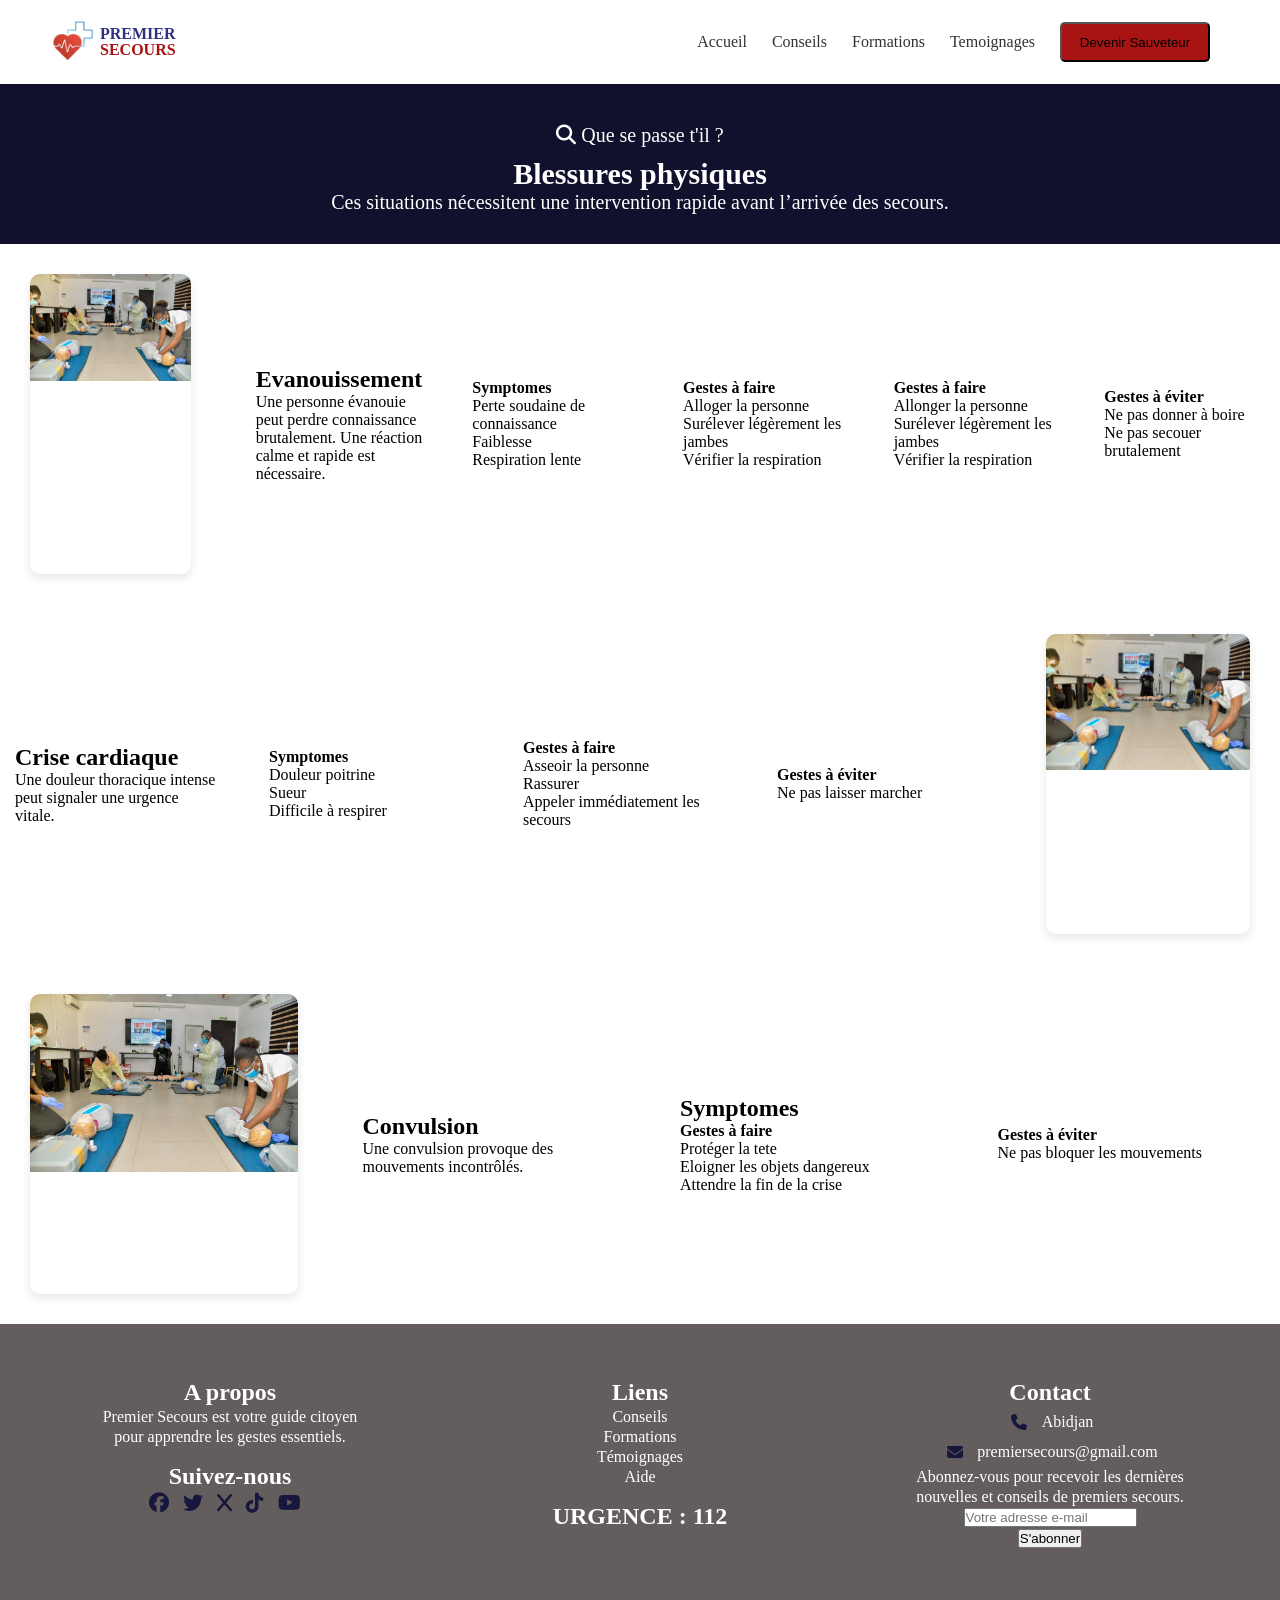
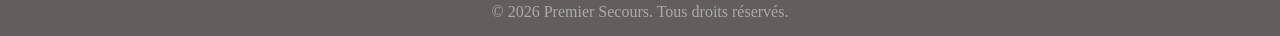
==== pages/blessure.html @ 605df818 "mise à jour 3" ====
<!doctype html>
<html lang="en">
  <head>
    <meta charset="UTF-8" />
    <meta name="viewport" content="width=device-width, initial-scale=1.0" />
    <title>Document</title>
    <link rel="stylesheet" href="blessure.css" />
    <link
      rel="stylesheet"
      href="https://cdnjs.cloudflare.com/ajax/libs/font-awesome/6.5.0/css/all.min.css"
    />
  </head>
  <body>
    <header>
      <div class="head">
        <div class="hero">
          <img src="./images/logo.jpeg" alt="logo" />
        </div>

        <div class="text-logo">
          <div class="logo1">PREMIER</div>
          <div class="logo2">SECOURS</div>
        </div>
      </div>

      <div class="menu">
        <ul>
          <li><a href="index.html">Accueil</a></li>
          <li><a href="conseils.html">Conseils</a></li>
          <li><a href="formations.html">Formations</a></li>
          <li><a href="temoignages.html ">Temoignages</a></li>
          <div class="sauveteur">
            <li>
              <a href="inscription.html">
                <button>Devenir Sauveteur</button>
              </a>
            </li>
          </div>
        </ul>
      </div>
    </header>

    <div class="small">
      <p>
        <i class="fa-solid fa-magnifying-glass"></i>
        Que se passe t'il ?
      </p>
      <h2>Blessures physiques</h2>
      <span>
        Ces situations nécessitent une intervention rapide avant l’arrivée des secours.
      </span>
    </div>

    

     <figure class="cadr">
      <div class="cadre">
        <img src="images/form.jpeg" alt="" />
      </div>

      <div class="container">
        <h2>Evanouissement</h2>
        <p>
          Une personne évanouie peut perdre connaissance brutalement. Une
          réaction calme et rapide est nécessaire.
        </p>
      </div>

      <div class="container">
        <h4>Symptomes</h4>
        <p>Perte soudaine de connaissance</p>
        <p>Faiblesse</p>
        <p>Respiration lente</p>
      </div>

      <div class="container">
        <h4>Gestes à faire</h4>
        <p>Alloger la personne</p>
        <p>Surélever légèrement les jambes</p>
        <p>Vérifier la respiration</p>
      </div>

      <div class="container">
        <h4>Gestes à faire</h4>
        <p>Allonger la personne</p>
        <p>Surélever légèrement les jambes</p>
        <p>Vérifier la respiration</p>
      </div>

      <div class="container">
        <h4>Gestes à éviter</h4>
        <p>Ne pas donner à boire</p>
        <p>Ne pas secouer brutalement</p>
      </div>
    </figure>

    <figure class="cadr">
      <div class="container">
        <h2>Crise cardiaque</h2>
        <p>Une douleur thoracique intense peut signaler une urgence vitale.</p>
      </div>

      <div class="container">
        <h4>Symptomes</h4>
        <p>Douleur poitrine</p>
        <p>Sueur</p>
        <p>Difficile à respirer</p>
      </div>

      <div class="container">
        <h4>Gestes à faire</h4>
        <p>Asseoir la personne</p>
        <p>Rassurer</p>
        <p>Appeler immédiatement les secours</p>
      </div>

      <div class="container">
        <h4>Gestes à éviter</h4>
        <p>Ne pas laisser marcher</p>
      </div>

      <div class="cadre">
        <img src="images/form.jpeg" alt="" />
      </div>
    </figure>

    <figure class="cadr">
      <div class="cadre">
        <img src="images/form.jpeg" alt="" />
      </div>

      <div class="container">
        <h2>Convulsion</h2>
        <p>Une convulsion provoque des mouvements incontrôlés.</p>
      </div>
      <div class="container">
        <h2>Symptomes</h2>
        <h4>Gestes à faire</h4>
        <p>Protéger la tete</p>
        <p>Eloigner les objets dangereux</p>
        <p>Attendre la fin de la crise</p>
      </div>

      <div class="container">
        <h4>Gestes à éviter</h4>
        <p>Ne pas bloquer les mouvements</p>
      </div>
    </figure>

    <footer>
      <div class="foot">
        <div class="contain">
          <h2>A propos</h2>
          <p>Premier Secours est votre guide citoyen</p>
          <p>pour apprendre les gestes essentiels.</p>

          <h2>Suivez-nous</h2>
          <div class="social">
            <a href="#"><i class="fa-brands fa-facebook"></i></a>
            <a href="#"><i class="fa-brands fa-twitter"></i></a>
            <a href="#"><i class="fa-solid fa-x"></i></a>
            <a href="#"><i class="fa-brands fa-tiktok"></i></a>
            <a href="#"><i class="fa-brands fa-youtube"></i></a>
          </div>
        </div>

        <div class="contain">
          <h2>Liens</h2>
          <p>Conseils</p>
          <p>Formations</p>
          <p>Témoignages</p>
          <p>Aide</p>

          <h2>URGENCE : 112</h2>
        </div>

        <div class="contain">
          <h2>Contact</h2>

          <div class="contact">
            <i class="fa-solid fa-phone"></i>
            <span>Abidjan</span>
          </div>

          <div class="contact">
            <i class="fa-solid fa-envelope"></i>
            <span>premiersecours@gmail.com</span>
          </div>

          <p>Abonnez-vous pour recevoir les dernières</p>
          <p>nouvelles et conseils de premiers secours.</p>

          <input type="email" placeholder="Votre adresse e-mail" />
          <button>S'abonner</button>
        </div>
      </div>

      <p class="copyright">
        &copy; 2026 Premier Secours. Tous droits réservés.
      </p>
  </body>
</html>
---- pages/blessure.css ----
* {
  margin: 0;
  padding: 0;
}

body {
  margin: 0;
  padding: 0;
}

header {
  background-color: white;
  padding-right: 70px;
  padding-left: 30px;
  display: flex;
  align-items: center;
  justify-content: space-between;
}

.head {
  display: flex;
  align-items: center;
  height: 70%;
  width: 10%;
}

.hero img {
  width: 80px;
  height: auto;
  margin-right: -10px;
}

.text-logo {
  display: flex;
  flex-direction: column; /* place les éléments verticalement (de haut en bas) */
  line-height: 1; /* permet de contrôler la distance verticale de premier et secours*/
}

.logo1 {
  color: rgb(49, 49, 130);
  font-weight: bold;
}

.logo2 {
  color: rgb(168, 20, 20);
  font-weight: bold;
}

menu {
  gap: 70px;
}

.menu ul {
  display: flex;
  list-style: none;
  gap: 25px;
  padding: 0px;
  justify-content: flex-end;
  align-items: center;
}

.menu li button {
  background-color: rgb(168, 20, 20);
  width: 150px;
  height: 40px;
  border-radius: 5px;
}

a {
  text-decoration: none;
  color: rgb(49, 51, 51);
  cursor: pointer, blue;
}

.small {
  background-color: rgb(17, 17, 45);
  text-align: center;
  padding: 30px;
}

.small h2 {
  font-size: 30px;
  font-weight: bold;
  color: white;
}

.small p {
  font-size: 20px;
  color: white;
  max-width: 500px;
  margin: 10px auto;
}

.small span {
  font-size: 20px;
  color: white;
}

.cadr {
  display: flex;
  gap: 20px;
}
.cadre {
  display: flex;
  flex-direction: column;
  width: 100%;
  height: 300px;
  border-radius: 10px;
  overflow: hidden;
  margin: 30px;
  box-shadow: 0 4px 10px rgba(0, 0, 0, 0.1);
}

.cadre-container {
  width: 100%;
  height: 180px;
}

.cadre-container img {
  width: 100%;
  height: 100%;
  object-fit: cover; /* ajuste l'image pour remplir le cadre sans déformation */
}

.cadre:hover {
  transform: scale(1.03);
  transition: 0.3s;
}

.container {
  width: 100%;
  padding: 10px 15px;
  display: flex;
  flex-direction: column;
  justify-content: center;
}

.foot {
  display: flex;
  justify-content: space-between;
  gap: 30px;
  padding: 40px;
  background: #635d5d;
  color: white;
  text-align: center;
}

.contain {
  flex: 1;
  display: flex;
  flex-direction: column;
  align-items: center;
  text-align: center;
  gap: 2px;
}

.contain h2 {
  margin-top: 15px;
}
.social a {
  margin-right: 10px;
  color: white;
  font-size: 20px;
}

.social i {
  color: rgb(23, 23, 62);
}

.contact {
  display: flex;
  align-items: center;
  gap: 10px;
  margin: 5px 0;
}

.contact i {
  width: 25px;
  text-align: center;
  color: rgb(23, 23, 62);
}

.copyright {
  text-align: center;
  padding: 15px;
  background: #635d5d;
  color: #aaa;
}
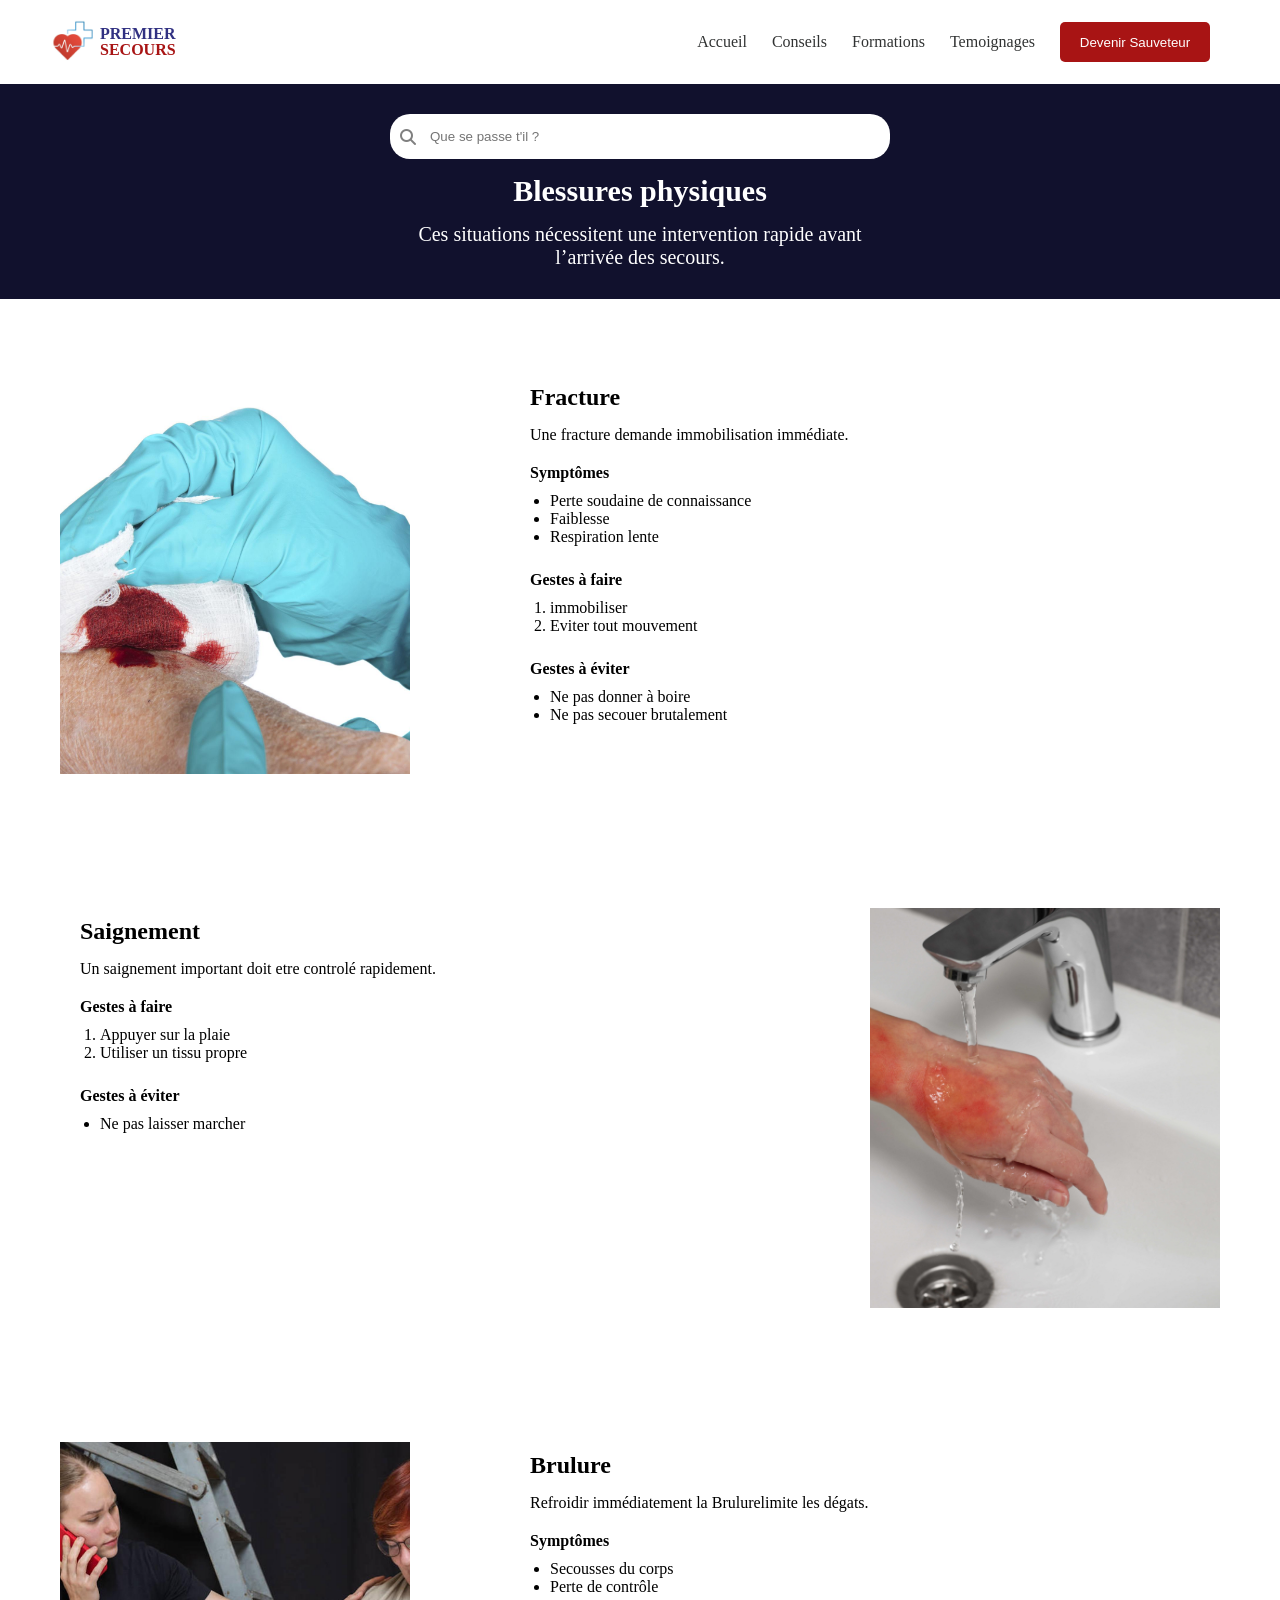
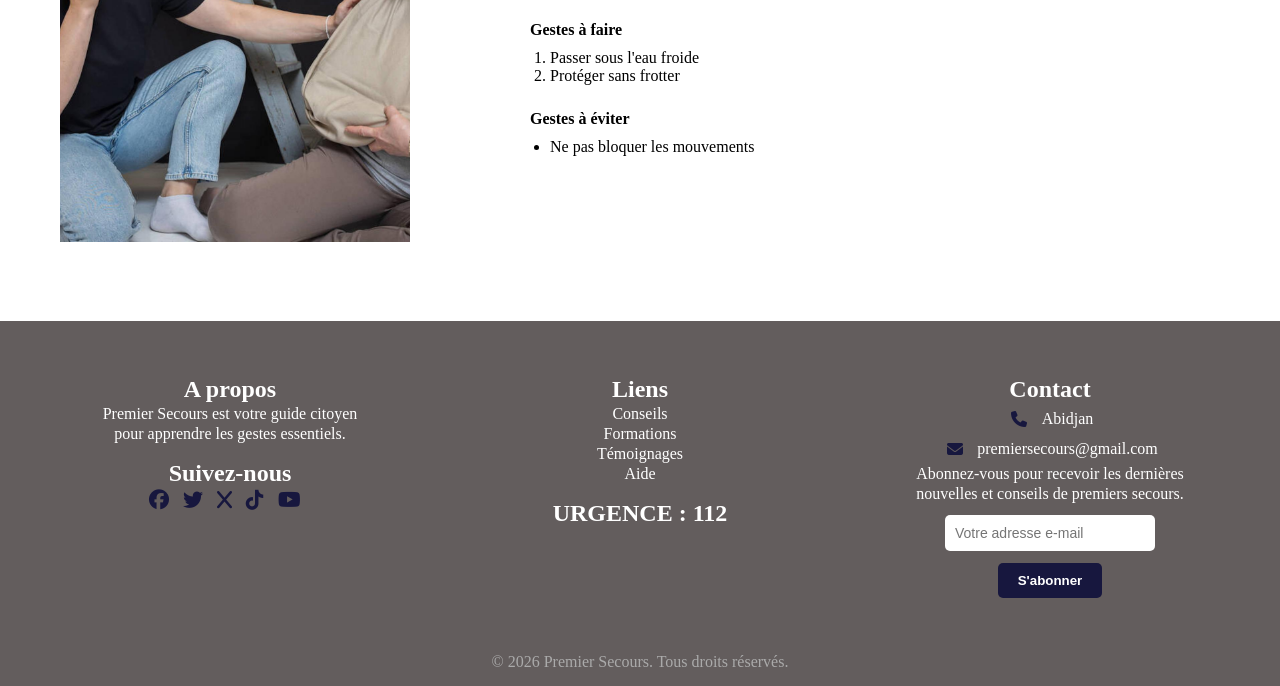
==== commit 40491c81: "Finalisation" ====
--- a/pages/blessure.html
+++ b/pages/blessure.html
@@ -3,7 +3,7 @@
   <head>
     <meta charset="UTF-8" />
     <meta name="viewport" content="width=device-width, initial-scale=1.0" />
-    <title>Document</title>
+    <title>Blessures physiques</title>
     <link rel="stylesheet" href="blessure.css" />
     <link
       rel="stylesheet"
@@ -16,7 +16,6 @@
         <div class="hero">
           <img src="./images/logo.jpeg" alt="logo" />
         </div>
-
         <div class="text-logo">
           <div class="logo1">PREMIER</div>
           <div class="logo2">SECOURS</div>
@@ -28,7 +27,7 @@
           <li><a href="index.html">Accueil</a></li>
           <li><a href="conseils.html">Conseils</a></li>
           <li><a href="formations.html">Formations</a></li>
-          <li><a href="temoignages.html ">Temoignages</a></li>
+          <li><a href="temoignages.html">Temoignages</a></li>
           <div class="sauveteur">
             <li>
               <a href="inscription.html">
@@ -41,111 +40,94 @@
     </header>
 
     <div class="small">
-      <p>
+      <div class="search-box">
         <i class="fa-solid fa-magnifying-glass"></i>
-        Que se passe t'il ?
-      </p>
+        <input type="search" placeholder="Que se passe t'il ?" />
+      </div>
       <h2>Blessures physiques</h2>
       <span>
         Ces situations nécessitent une intervention rapide avant l’arrivée des secours.
       </span>
     </div>
 
-    
+    <div class="emergency-card">
+      <div class="emergency-image">
+        <img src="../images/saignement.jpeg" alt="Évanouissement">
+      </div>
+      <div class="emergency-text">
+        <h2>Fracture</h2>
+        <p>Une fracture demande immobilisation immédiate.</p>
 
-     <figure class="cadr">
-      <div class="cadre">
-        <img src="images/form.jpeg" alt="" />
+        <h4>Symptômes</h4>
+        <ul>
+          <li>Perte soudaine de connaissance</li>
+          <li>Faiblesse</li>
+          <li>Respiration lente</li>
+        </ul>
+
+        <h4>Gestes à faire</h4>
+        <ol>
+          <li>immobiliser</li>
+          <li>Eviter tout mouvement</li>
+        </ol>
+
+        <h4>Gestes à éviter</h4>
+        <ul>
+          <li>Ne pas donner à boire</li>
+          <li>Ne pas secouer brutalement</li>
+        </ul>
       </div>
+    </div>
 
-      <div class="container">
-        <h2>Evanouissement</h2>
-        <p>
-          Une personne évanouie peut perdre connaissance brutalement. Une
-          réaction calme et rapide est nécessaire.
-        </p>
+    <div class="emergency-card reverse">
+      <div class="emergency-image">
+        <img src="../images/brulure.jpeg" alt="Crise cardiaque">
       </div>
+      <div class="emergency-text">
+        <h2>Saignement</h2>
+        <p>Un saignement important doit etre controlé rapidement.</p>
 
-      <div class="container">
-        <h4>Symptomes</h4>
-        <p>Perte soudaine de connaissance</p>
-        <p>Faiblesse</p>
-        <p>Respiration lente</p>
+
+        <h4>Gestes à faire</h4>
+        <ol>
+          <li>Appuyer sur la plaie</li>
+          <li>Utiliser un tissu propre</li>
+        </ol>
+
+ 
+        <h4>Gestes à éviter</h4>
+        <ul>
+          <li>Ne pas laisser marcher</li>
+        </ul>
       </div>
+    </div>
 
-      <div class="container">
+    <div class="emergency-card">
+      <div class="emergency-image">
+        <img src="../images/fracture.jpeg" alt="Convulsion">
+      </div>
+      <div class="emergency-text">
+        <h2>Brulure</h2>
+        <p>Refroidir immédiatement la Brulurelimite les dégats.</p>
+
+        <h4>Symptômes</h4>
+        <ul>
+          <li>Secousses du corps</li>
+          <li>Perte de contrôle</li>
+        </ul>
+
         <h4>Gestes à faire</h4>
-        <p>Alloger la personne</p>
-        <p>Surélever légèrement les jambes</p>
-        <p>Vérifier la respiration</p>
+        <ol>
+          <li>Passer sous l'eau froide</li>
+          <li>Protéger sans frotter</li>
+        </ol>
+
+        <h4>Gestes à éviter</h4>
+        <ul>
+          <li>Ne pas bloquer les mouvements</li>
+        </ul>
       </div>
-
-      <div class="container">
-        <h4>Gestes à faire</h4>
-        <p>Allonger la personne</p>
-        <p>Surélever légèrement les jambes</p>
-        <p>Vérifier la respiration</p>
-      </div>
-
-      <div class="container">
-        <h4>Gestes à éviter</h4>
-        <p>Ne pas donner à boire</p>
-        <p>Ne pas secouer brutalement</p>
-      </div>
-    </figure>
-
-    <figure class="cadr">
-      <div class="container">
-        <h2>Crise cardiaque</h2>
-        <p>Une douleur thoracique intense peut signaler une urgence vitale.</p>
-      </div>
-
-      <div class="container">
-        <h4>Symptomes</h4>
-        <p>Douleur poitrine</p>
-        <p>Sueur</p>
-        <p>Difficile à respirer</p>
-      </div>
-
-      <div class="container">
-        <h4>Gestes à faire</h4>
-        <p>Asseoir la personne</p>
-        <p>Rassurer</p>
-        <p>Appeler immédiatement les secours</p>
-      </div>
-
-      <div class="container">
-        <h4>Gestes à éviter</h4>
-        <p>Ne pas laisser marcher</p>
-      </div>
-
-      <div class="cadre">
-        <img src="images/form.jpeg" alt="" />
-      </div>
-    </figure>
-
-    <figure class="cadr">
-      <div class="cadre">
-        <img src="images/form.jpeg" alt="" />
-      </div>
-
-      <div class="container">
-        <h2>Convulsion</h2>
-        <p>Une convulsion provoque des mouvements incontrôlés.</p>
-      </div>
-      <div class="container">
-        <h2>Symptomes</h2>
-        <h4>Gestes à faire</h4>
-        <p>Protéger la tete</p>
-        <p>Eloigner les objets dangereux</p>
-        <p>Attendre la fin de la crise</p>
-      </div>
-
-      <div class="container">
-        <h4>Gestes à éviter</h4>
-        <p>Ne pas bloquer les mouvements</p>
-      </div>
-    </figure>
+    </div>
 
     <footer>
       <div class="foot">
@@ -198,5 +180,6 @@
       <p class="copyright">
         &copy; 2026 Premier Secours. Tous droits réservés.
       </p>
+    </footer>
   </body>
-</html>
+</html>
--- a/pages/blessure.css
+++ b/pages/blessure.css
@@ -46,15 +46,11 @@
   font-weight: bold;
 }
 
-menu {
-  gap: 70px;
-}
-
 .menu ul {
   display: flex;
   list-style: none;
   gap: 25px;
-  padding: 0px;
+  padding: 0;
   justify-content: flex-end;
   align-items: center;
 }
@@ -64,6 +60,8 @@
   width: 150px;
   height: 40px;
   border-radius: 5px;
+  border: none;
+  color: white;
 }
 
 a {
@@ -76,6 +74,11 @@
   background-color: rgb(17, 17, 45);
   text-align: center;
   padding: 30px;
+
+  display: flex;
+  flex-direction: column;
+  align-items: center; /* 🔥 centre tout */
+  gap: 15px;
 }
 
 .small h2 {
@@ -84,55 +87,88 @@
   color: white;
 }
 
-.small p {
-  font-size: 20px;
-  color: white;
-  max-width: 500px;
-  margin: 10px auto;
-}
-
 .small span {
   font-size: 20px;
   color: white;
-}
-
-.cadr {
-  display: flex;
-  gap: 20px;
-}
-.cadre {
+  max-width: 500px;
+}
+
+.search-box {
+  position: relative;
+  width: 60%;
+  max-width: 500px;
+
+}
+
+.search-box input {
+  width: 100%;
+  padding: 12px 12px 12px 40px;
+  border: none;
+  border-radius: 20px;
+  outline: none;
+  height: 45px;
+}
+
+.search-box i {
+  position: absolute;
+  left: 10px;
+  top: 50%;
+  transform: translateY(-50%);
+  color: gray;
+}
+
+
+.emergency-card {
+  display: flex;
+  gap: 20px;                
+  margin: 20px 0;
+  padding: 15px;
+  align-items: flex-start;
+  padding-left: 20px;
+  padding-right: 20px;
+}
+
+
+.emergency-card.reverse {
+  flex-direction: row-reverse;
+}
+
+
+.emergency-image img {
+  width: 350px;               
+  height: 400px;          
+  object-fit: cover;  
+margin: 40px;
+}
+
+
+.emergency-text {
+  margin-left: 20px;             
+  margin-right: 20px;
+  margin: 50px;
+  flex: 1;                    
   display: flex;
   flex-direction: column;
-  width: 100%;
-  height: 300px;
-  border-radius: 10px;
-  overflow: hidden;
-  margin: 30px;
-  box-shadow: 0 4px 10px rgba(0, 0, 0, 0.1);
-}
-
-.cadre-container {
-  width: 100%;
-  height: 180px;
-}
-
-.cadre-container img {
-  width: 100%;
-  height: 100%;
-  object-fit: cover; /* ajuste l'image pour remplir le cadre sans déformation */
-}
-
-.cadre:hover {
-  transform: scale(1.03);
-  transition: 0.3s;
-}
-
-.container {
-  width: 100%;
-  padding: 10px 15px;
-  display: flex;
-  flex-direction: column;
-  justify-content: center;
+  justify-content: flex-start;
+  padding: 0 10px;            /
+}
+
+.emergency-text h2 {
+  margin: 0 0 10px 0;
+  font-size: 24px;
+}
+
+.emergency-text h4 {
+  margin: 15px 0 5px 0;
+}
+
+.emergency-text p {
+  margin: 5px 0;
+}
+
+.emergency-text ul,
+.emergency-text ol {
+  margin: 5px 0 10px 20px;
 }
 
 .foot {
@@ -180,9 +216,158 @@
   color: rgb(23, 23, 62);
 }
 
+.contain input {
+  width: 50%;
+  padding: 10px;
+  margin-top: 10px;
+  border-radius: 5px;
+  border: none;
+  outline: none;
+  font-size: 14px;
+}
+
+.contain input:focus {
+  box-shadow: 0 0 5px rgba(255, 255, 255, 0.5);
+}
+
+.contain button {
+  margin-top: 10px;
+  padding: 10px 20px;
+  background-color: rgb(23, 23, 62);
+  color: white;
+  border: none;
+  border-radius: 5px;
+  cursor: pointer;
+  font-weight: bold;
+  transition: 0.3s;
+}
+
+.contain button:hover {
+  background-color: rgb(23, 23, 62);
+  transform: scale(1.05);
+}
+
 .copyright {
   text-align: center;
   padding: 15px;
   background: #635d5d;
   color: #aaa;
 }
+
+
+
+
+
+
+@media screen and (max-width: 1024px) {
+
+  header {
+    flex-direction: column;
+    gap: 15px;
+    padding: 20px;
+  }
+
+  .menu ul {
+    flex-wrap: wrap;
+    justify-content: center;
+    gap: 15px;
+  }
+
+  .emergency-card {
+    flex-direction: column;
+    align-items: center;
+    text-align: center;
+  }
+
+  .emergency-card.reverse {
+    flex-direction: column;
+  }
+
+  .emergency-image img {
+    width: 90%;
+    height: auto;
+    margin: 20px 0;
+  }
+
+  .emergency-text {
+    margin: 20px;
+    padding: 10px;
+  }
+
+  .foot {
+    flex-direction: column;
+    gap: 20px;
+  }
+}
+
+
+@media screen and (max-width: 768px) {
+
+  .small h2 {
+    font-size: 22px;
+  }
+
+  .small span {
+    font-size: 15px;
+    padding: 0 10px;
+  }
+
+  .search-box {
+    width: 90%;
+  }
+
+  .menu ul {
+    flex-direction: column;
+    align-items: center;
+  }
+
+  .menu li button {
+    width: 100%;
+  }
+
+  .emergency-text h2 {
+    font-size: 20px;
+  }
+
+  .emergency-text ul,
+  .emergency-text ol {
+    margin-left: 15px;
+    text-align: left;
+  }
+
+  .contain input {
+    width: 80%;
+  }
+}
+
+@media screen and (max-width: 480px) {
+
+  .hero img {
+    width: 60px;
+  }
+
+  .logo1,
+  .logo2 {
+    font-size: 14px;
+  }
+
+  .small h2 {
+    font-size: 18px;
+  }
+
+  .small span {
+    font-size: 13px;
+  }
+
+  .emergency-text {
+    margin: 10px;
+  }
+
+  .emergency-image img {
+    width: 100%;
+  }
+
+  .foot {
+    padding: 20px;
+  }
+}
